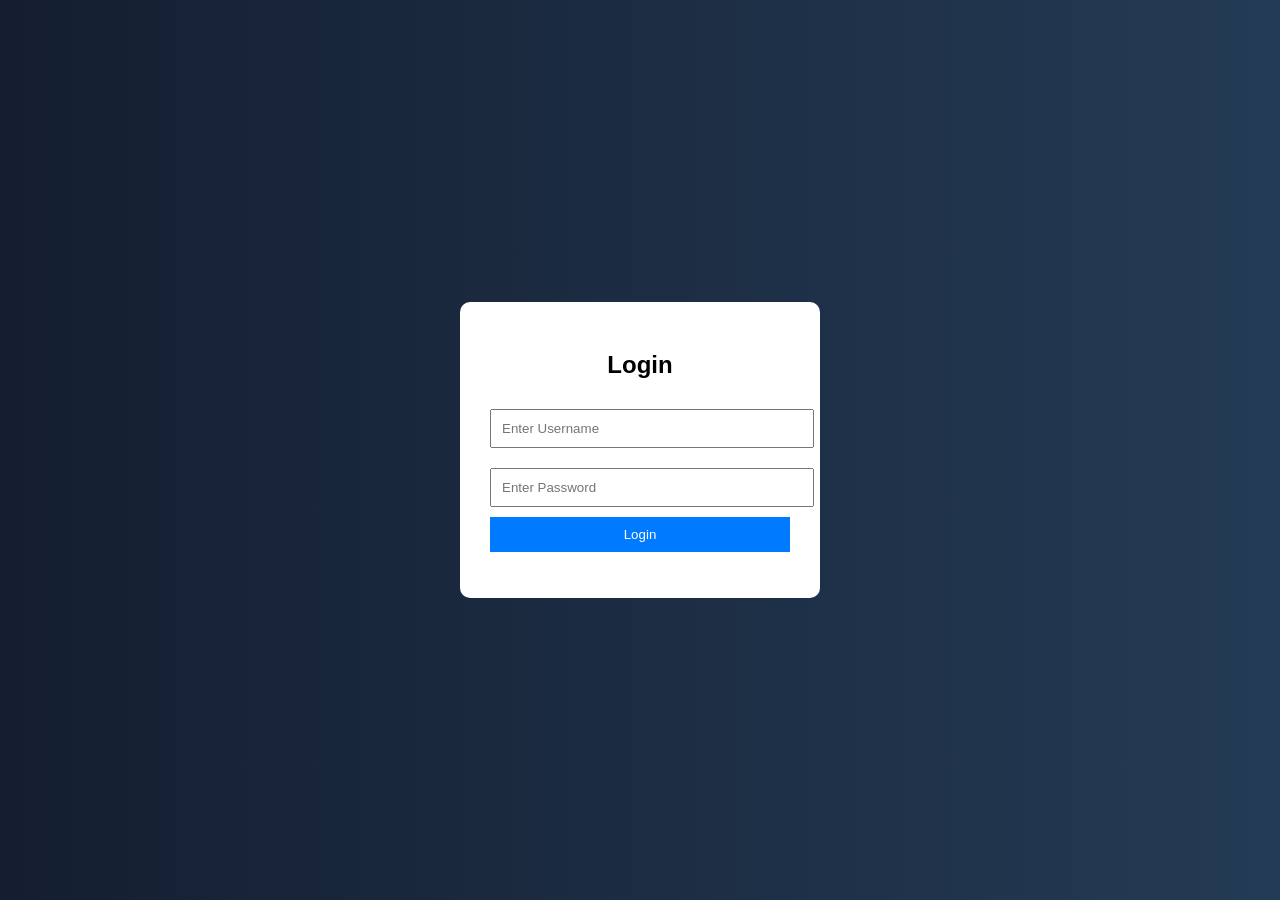
==== Git class/index.html @ aa861b17 "this is login page code" ====
<!DOCTYPE html>
<html lang="en">
<head>
  <meta charset="UTF-8">
  <title>Login Page</title>
  <link rel="stylesheet" href="style.css">
</head>
<body>

  <div class="login-container">
    <h2>Login</h2>

    <form id="loginForm">
      <input type="text" id="username" placeholder="Enter Username" required>
      <input type="password" id="password" placeholder="Enter Password" required>

      <button type="submit">Login</button>
    </form>

    <p id="message"></p>
  </div>

  <script src="script.js"></script>
</body>
</html>
---- Git class/style.css ----
body {
  font-family: Arial, sans-serif;
  background: linear-gradient(to right, #141e30, #243b55);
  display: flex;
  justify-content: center;
  align-items: center;
  height: 100vh;
  margin: 0;
}

.login-container {
  background: white;
  padding: 30px;
  border-radius: 10px;
  width: 300px;
  text-align: center;
}

.login-container h2 {
  margin-bottom: 20px;
}

input {
  width: 100%;
  padding: 10px;
  margin: 10px 0;
}

button {
  width: 100%;
  padding: 10px;
  background: #007BFF;
  color: white;
  border: none;
  cursor: pointer;
}

button:hover {
  background: #0056b3;
}

#message {
  margin-top: 10px;
  color: red;
}
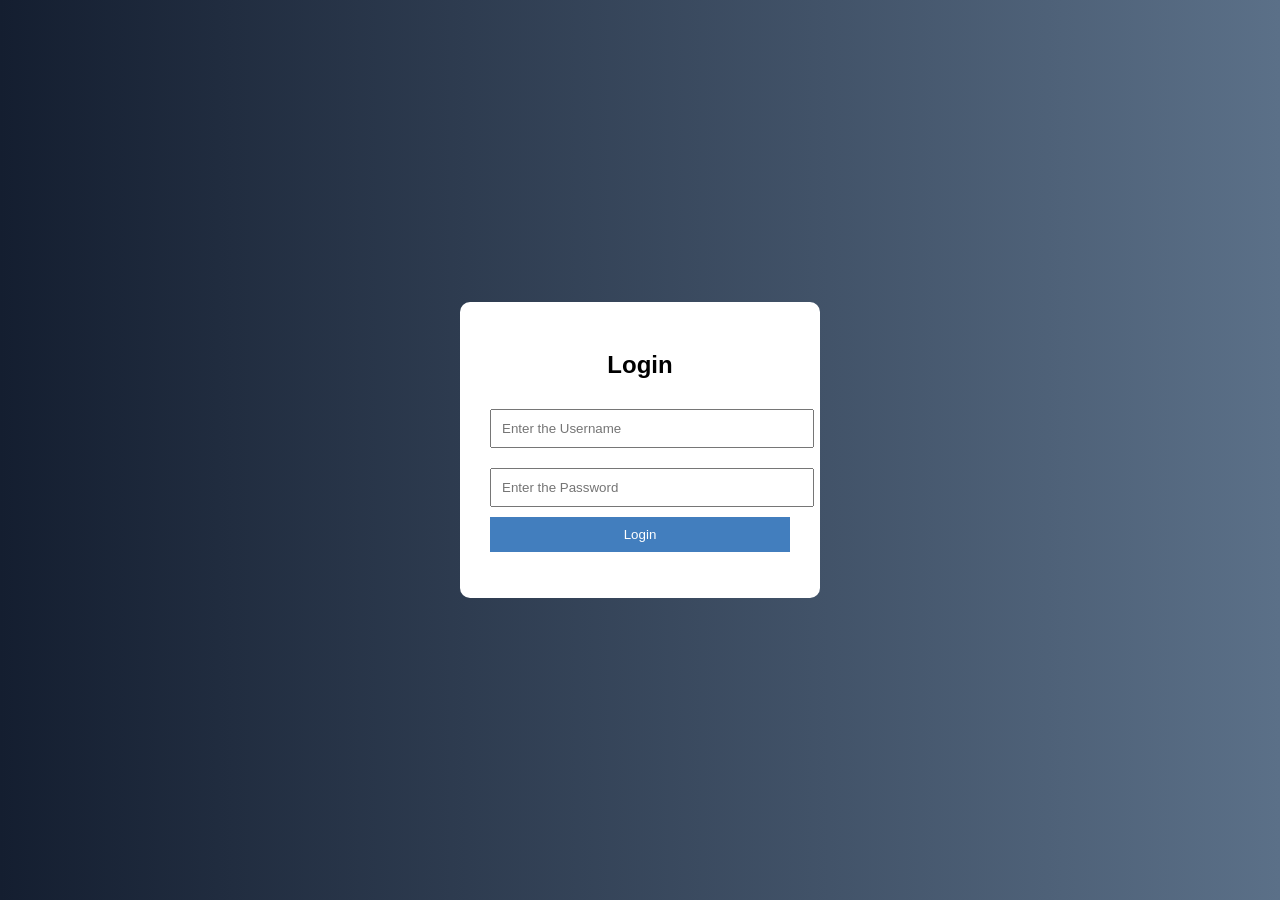
==== commit c34e8190: "modify" ====
--- a/Git class/index.html
+++ b/Git class/index.html
@@ -11,8 +11,8 @@
     <h2>Login</h2>
 
     <form id="loginForm">
-      <input type="text" id="username" placeholder="Enter Username" required>
-      <input type="password" id="password" placeholder="Enter Password" required>
+      <input type="text" id="username" placeholder="Enter the Username" required>
+      <input type="password" id="password" placeholder="Enter the Password" required>
 
       <button type="submit">Login</button>
     </form>
--- a/Git class/style.css
+++ b/Git class/style.css
@@ -1,6 +1,6 @@
-body {
+ body {
   font-family: Arial, sans-serif;
-  background: linear-gradient(to right, #141e30, #243b55);
+  background: linear-gradient(to right, #141e30, #5b7088);
   display: flex;
   justify-content: center;
   align-items: center;
@@ -29,7 +29,7 @@
 button {
   width: 100%;
   padding: 10px;
-  background: #007BFF;
+  background: #427ebe;
   color: white;
   border: none;
   cursor: pointer;
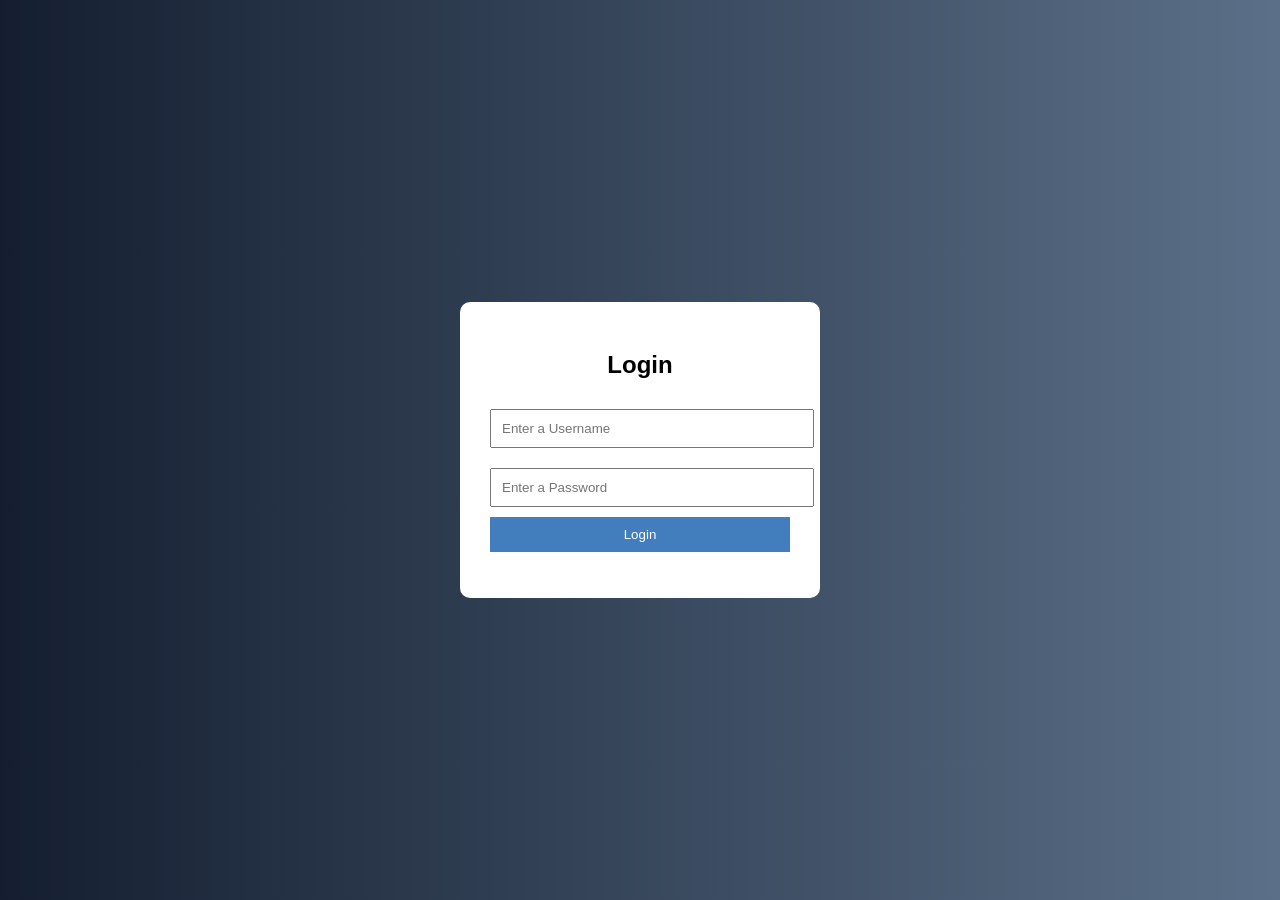
==== commit aa45889f: "second changes" ====
--- a/Git class/index.html
+++ b/Git class/index.html
@@ -11,8 +11,8 @@
     <h2>Login</h2>
 
     <form id="loginForm">
-      <input type="text" id="username" placeholder="Enter the Username" required>
-      <input type="password" id="password" placeholder="Enter the Password" required>
+      <input type="text" id="username" placeholder="Enter a Username" required>
+      <input type="password" id="password" placeholder="Enter a Password" required>
 
       <button type="submit">Login</button>
     </form>
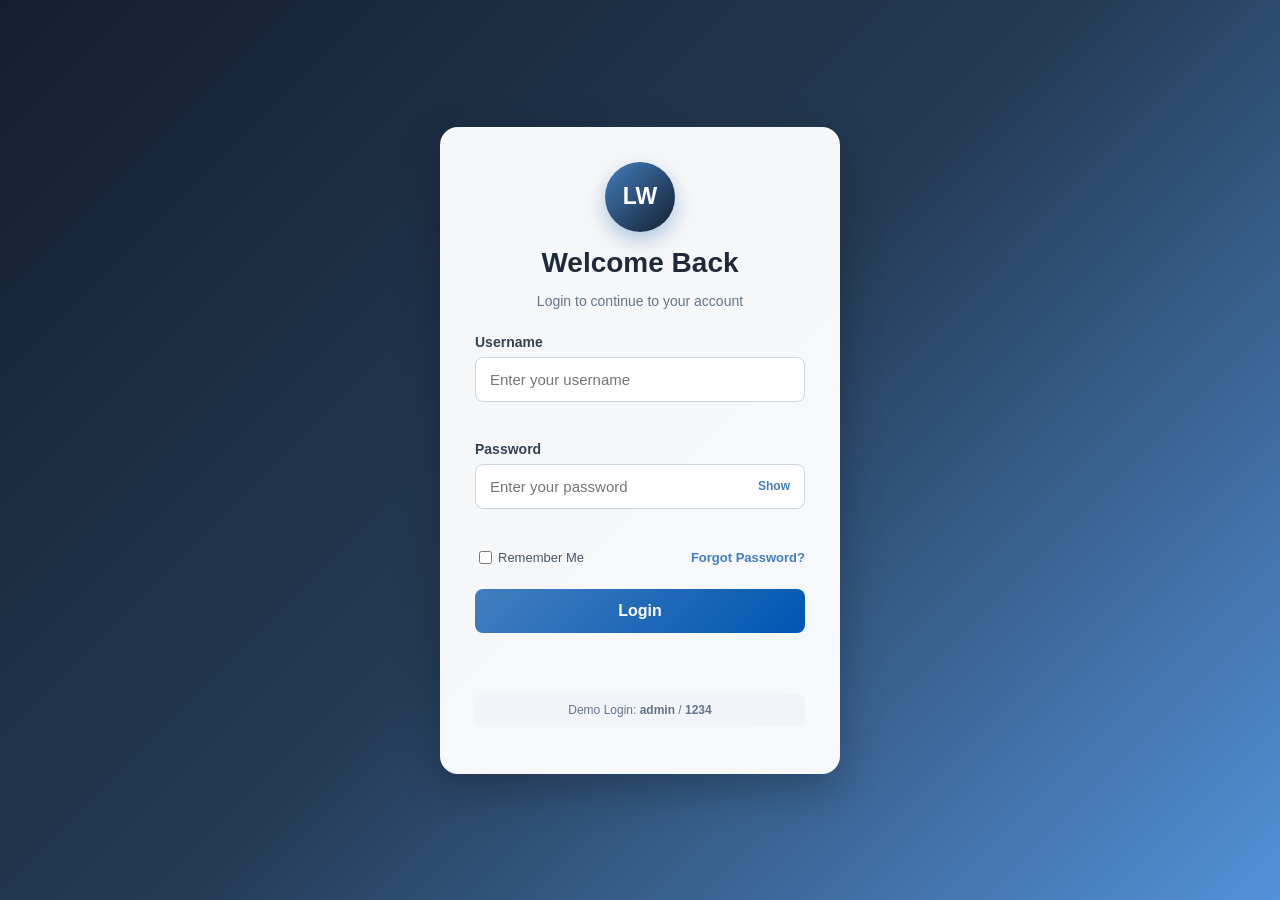
==== commit 84d3638f: "dashboard page added" ====
--- a/Git class/index.html
+++ b/Git class/index.html
@@ -2,24 +2,109 @@
 <html lang="en">
 <head>
   <meta charset="UTF-8">
+
+  <meta
+    name="viewport"
+    content="width=device-width, initial-scale=1.0"
+  >
+
   <title>Login Page</title>
+
   <link rel="stylesheet" href="style.css">
 </head>
+
 <body>
 
   <div class="login-container">
-    <h2>Login</h2>
+
+    <div class="logo">LW</div>
+
+    <h2>Welcome Back</h2>
+
+    <p class="subtitle">
+      Login to continue to your account
+    </p>
 
     <form id="loginForm">
-      <input type="text" id="username" placeholder="Enter a Username" required>
-      <input type="password" id="password" placeholder="Enter a Password" required>
 
-      <button type="submit">Login</button>
+      <div class="input-group">
+
+        <label for="username">Username</label>
+
+        <input
+          type="text"
+          id="username"
+          placeholder="Enter your username"
+          autocomplete="username"
+          required
+        >
+
+        <small id="usernameError"></small>
+
+      </div>
+
+      <div class="input-group">
+
+        <label for="password">Password</label>
+
+        <div class="password-container">
+
+          <input
+            type="password"
+            id="password"
+            placeholder="Enter your password"
+            autocomplete="current-password"
+            required
+          >
+
+          <button
+            type="button"
+            id="togglePassword"
+            class="password-toggle"
+          >
+            Show
+          </button>
+
+        </div>
+
+        <small id="passwordError"></small>
+
+      </div>
+
+      <div class="login-options">
+
+        <label class="remember-option">
+          <input type="checkbox" id="rememberMe">
+          Remember Me
+        </label>
+
+        <a href="#" id="forgotPassword">
+          Forgot Password?
+        </a>
+
+      </div>
+
+      <button type="submit" id="loginButton">
+
+        <span id="buttonText">Login</span>
+
+        <span id="loader" class="loader"></span>
+
+      </button>
+
     </form>
 
     <p id="message"></p>
+
+    <p class="demo-account">
+      Demo Login:
+      <strong>admin</strong> /
+      <strong>1234</strong>
+    </p>
+
   </div>
 
   <script src="script.js"></script>
+
 </body>
 </html>
--- a/Git class/style.css
+++ b/Git class/style.css
@@ -1,45 +1,324 @@
- body {
+* {
+  box-sizing: border-box;
+}
+
+body {
   font-family: Arial, sans-serif;
-  background: linear-gradient(to right, #141e30, #5b7088);
+
+  background:
+    linear-gradient(
+      135deg,
+      #141e30,
+      #243b55,
+      #5391d9
+    );
+
   display: flex;
   justify-content: center;
   align-items: center;
-  height: 100vh;
+
+  min-height: 100vh;
   margin: 0;
+  padding: 20px;
 }
 
 .login-container {
-  background: white;
-  padding: 30px;
-  border-radius: 10px;
-  width: 300px;
+  background-color: rgba(255, 255, 255, 0.96);
+
+  width: 100%;
+  max-width: 400px;
+
+  padding: 35px;
+
+  border-radius: 18px;
+
   text-align: center;
+
+  box-shadow:
+    0 15px 40px rgba(0, 0, 0, 0.25);
+
+  animation: slideUp 0.6s ease;
+}
+
+@keyframes slideUp {
+  from {
+    opacity: 0;
+    transform: translateY(30px);
+  }
+
+  to {
+    opacity: 1;
+    transform: translateY(0);
+  }
+}
+
+.logo {
+  width: 70px;
+  height: 70px;
+
+  margin: 0 auto 15px;
+
+  display: flex;
+  justify-content: center;
+  align-items: center;
+
+  border-radius: 50%;
+
+  background:
+    linear-gradient(
+      135deg,
+      #427ebe,
+      #141e30
+    );
+
+  color: white;
+
+  font-size: 23px;
+  font-weight: bold;
+
+  box-shadow:
+    0 8px 20px rgba(66, 126, 190, 0.4);
 }
 
 .login-container h2 {
-  margin-bottom: 20px;
-}
-
-input {
+  margin: 0 0 8px;
+
+  color: #1e293b;
+
+  font-size: 28px;
+}
+
+.subtitle {
+  margin-bottom: 25px;
+
+  color: #64748b;
+
+  font-size: 14px;
+}
+
+.input-group {
+  margin-bottom: 18px;
+
+  text-align: left;
+}
+
+.input-group label {
+  display: block;
+
+  margin-bottom: 7px;
+
+  color: #334155;
+
+  font-size: 14px;
+  font-weight: bold;
+}
+
+.input-group input {
   width: 100%;
+
+  padding: 13px 14px;
+
+  border: 1px solid #cbd5e1;
+  border-radius: 8px;
+
+  outline: none;
+
+  font-size: 15px;
+
+  transition: 0.3s;
+}
+
+.input-group input:focus {
+  border-color: #427ebe;
+
+  box-shadow:
+    0 0 0 3px rgba(66, 126, 190, 0.15);
+}
+
+.input-group input.error-input {
+  border-color: #dc2626;
+}
+
+.input-group small {
+  display: block;
+
+  min-height: 16px;
+
+  margin-top: 5px;
+
+  color: #dc2626;
+
+  font-size: 12px;
+}
+
+.password-container {
+  position: relative;
+}
+
+.password-container input {
+  padding-right: 65px;
+}
+
+.password-toggle {
+  position: absolute;
+
+  top: 50%;
+  right: 10px;
+
+  transform: translateY(-50%);
+
+  width: auto;
+
+  padding: 5px;
+
+  background: transparent;
+  color: #427ebe;
+
+  border: none;
+
+  font-size: 12px;
+  font-weight: bold;
+
+  cursor: pointer;
+}
+
+.password-toggle:hover {
+  background: transparent;
+  color: #0056b3;
+}
+
+.login-options {
+  display: flex;
+  justify-content: space-between;
+  align-items: center;
+
+  margin-bottom: 22px;
+
+  font-size: 13px;
+}
+
+.remember-option {
+  display: flex;
+  align-items: center;
+
+  color: #475569;
+
+  cursor: pointer;
+}
+
+.remember-option input {
+  margin-right: 6px;
+}
+
+.login-options a {
+  color: #427ebe;
+
+  text-decoration: none;
+
+  font-weight: bold;
+}
+
+.login-options a:hover {
+  text-decoration: underline;
+}
+
+#loginButton {
+  width: 100%;
+
+  padding: 13px;
+
+  background:
+    linear-gradient(
+      135deg,
+      #427ebe,
+      #0056b3
+    );
+
+  color: white;
+
+  border: none;
+  border-radius: 8px;
+
+  font-size: 16px;
+  font-weight: bold;
+
+  cursor: pointer;
+
+  transition: 0.3s;
+}
+
+#loginButton:hover {
+  transform: translateY(-2px);
+
+  box-shadow:
+    0 8px 18px rgba(0, 86, 179, 0.3);
+}
+
+#loginButton:disabled {
+  opacity: 0.7;
+  cursor: not-allowed;
+  transform: none;
+}
+
+#message {
+  min-height: 22px;
+
+  margin-top: 18px;
+
+  font-size: 14px;
+  font-weight: bold;
+}
+
+.success-message {
+  color: #15803d;
+}
+
+.error-message {
+  color: #dc2626;
+}
+
+.demo-account {
+  margin-top: 20px;
   padding: 10px;
-  margin: 10px 0;
-}
-
-button {
-  width: 100%;
-  padding: 10px;
-  background: #427ebe;
-  color: white;
-  border: none;
-  cursor: pointer;
-}
-
-button:hover {
-  background: #0056b3;
-}
-
-#message {
-  margin-top: 10px;
-  color: red;
+
+  background-color: #f1f5f9;
+
+  border-radius: 7px;
+
+  color: #64748b;
+
+  font-size: 12px;
+}
+
+.loader {
+  display: none;
+
+  width: 17px;
+  height: 17px;
+
+  margin: auto;
+
+  border: 3px solid rgba(255, 255, 255, 0.4);
+  border-top-color: white;
+  border-radius: 50%;
+
+  animation: spin 0.7s linear infinite;
+}
+
+@keyframes spin {
+  to {
+    transform: rotate(360deg);
+  }
+}
+
+@media screen and (max-width: 480px) {
+  .login-container {
+    padding: 25px 20px;
+  }
+
+  .login-options {
+    align-items: flex-start;
+    flex-direction: column;
+    gap: 12px;
+  }
 }
